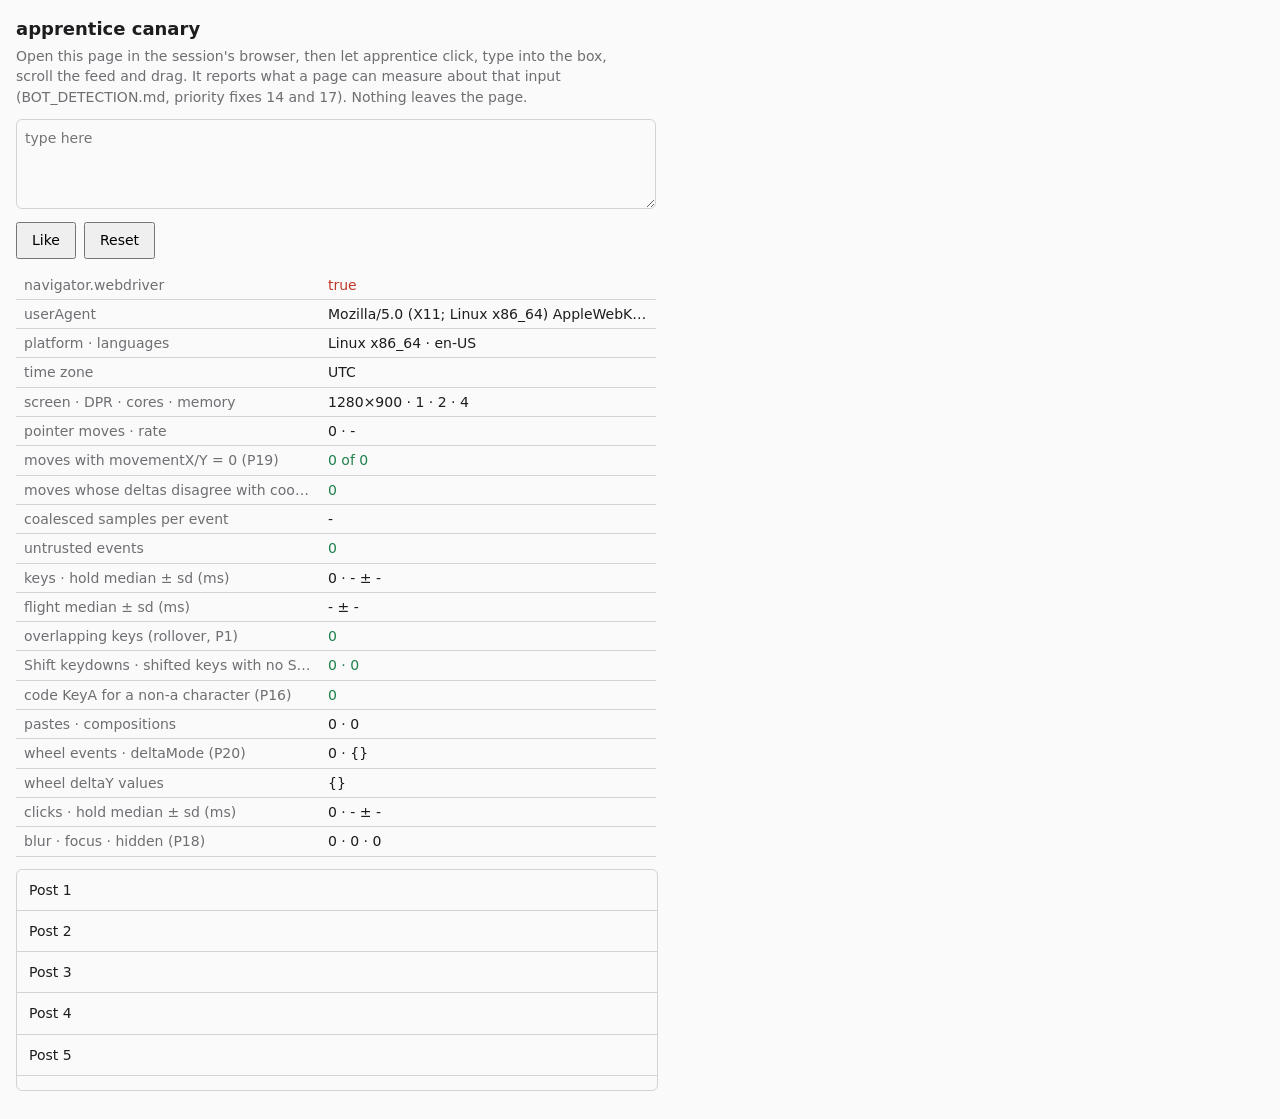
==== agent/canary.html @ b4513c06 "Bot-detection audit fixes: a person's input and a person's day Input: the hand (speed, bend side, ke" ====
<!doctype html>
<html lang="en">
<head>
<meta charset="utf-8">
<meta name="viewport" content="width=device-width, initial-scale=1">
<title>apprentice canary</title>
<style>
  :root { --bg: #fafafa; --fg: #1d1d1f; --muted: #6e6e73; --line: #d2d2d7; --bad: #c0392b; --ok: #1e824c; }
  @media (prefers-color-scheme: dark) { :root { --bg: #161617; --fg: #f5f5f7; --muted: #a1a1a6; --line: #3a3a3c; --bad: #ff6b5b; --ok: #4cd182; } }
  body { margin: 0; padding: 16px; background: var(--bg); color: var(--fg); font: 14px/1.45 -apple-system, system-ui, sans-serif; }
  h1 { font-size: 18px; margin: 0 0 4px; }
  p { color: var(--muted); margin: 0 0 12px; max-width: 70ch; }
  textarea { width: 100%; max-width: 640px; height: 90px; box-sizing: border-box; font: inherit; padding: 8px; background: transparent; color: inherit; border: 1px solid var(--line); border-radius: 6px; }
  #feed { height: 220px; overflow: auto; border: 1px solid var(--line); border-radius: 6px; margin: 12px 0; max-width: 640px; }
  #feed div { padding: 10px 12px; border-bottom: 1px solid var(--line); }
  button { font: inherit; padding: 6px 14px; margin: 8px 8px 0 0; }
  /* Fixed columns and digits, so the table keeps its size while the numbers change under the pointer. */
  table { border-collapse: collapse; margin-top: 12px; width: 100%; max-width: 640px; table-layout: fixed; }
  td { padding: 4px 8px; border-bottom: 1px solid var(--line); vertical-align: top; white-space: nowrap; overflow: hidden; text-overflow: ellipsis; font-variant-numeric: tabular-nums; }
  td:first-child { color: var(--muted); width: 45%; }
  .bad { color: var(--bad); } .ok { color: var(--ok); }
</style>
</head>
<body>
<h1>apprentice canary</h1>
<p>Open this page in the session's browser, then let apprentice click, type into the box, scroll the feed and drag. It reports what a page can measure about that input (BOT_DETECTION.md, priority fixes 14 and 17). Nothing leaves the page.</p>
<textarea id="box" placeholder="type here"></textarea>
<div><button id="like">Like</button><button id="reset">Reset</button></div>
<table id="out"></table>
<div id="feed"></div>
<script>
(function () {
  const feed = document.getElementById('feed');
  for (let i = 1; i <= 60; i++) { const d = document.createElement('div'); d.textContent = 'Post ' + i; feed.appendChild(d); }
  let s;
  function reset() {
    s = { moves: 0, zeroDelta: 0, deltaMismatch: 0, coalesced: 0, moveTimes: [], untrusted: 0,
          downs: {}, holds: [], flights: [], overlaps: 0, keys: 0, lastDown: 0, shiftDowns: 0, shiftedNoShiftKey: 0, shiftHeld: false,
          codeA: 0, wheel: 0, wheelModes: {}, wheelDeltas: {}, clicks: 0, clickHolds: [], btnDown: 0,
          blur: 0, focus: 0, hidden: 0, lastXY: null, pastes: 0, compositions: 0 };
    render();
  }
  const med = a => { if (!a.length) return '-'; const b = a.slice().sort((x, y) => x - y); return Math.round(b[b.length >> 1]); };
  const spread = a => { if (a.length < 2) return '-'; const m = a.reduce((x, y) => x + y, 0) / a.length; return Math.round(Math.sqrt(a.reduce((x, y) => x + (y - m) ** 2, 0) / a.length)); };
  function rate() {
    const t = s.moveTimes; if (t.length < 10) return '-';
    const gaps = []; for (let i = 1; i < t.length; i++) { const g = t[i] - t[i - 1]; if (g < 50) gaps.push(g); }
    return gaps.length ? Math.round(1000 / (gaps.reduce((x, y) => x + y, 0) / gaps.length)) + ' Hz' : '-';
  }
  function row(k, v, bad) { return '<tr><td>' + k + '</td><td class="' + (bad === undefined ? '' : bad ? 'bad' : 'ok') + '">' + v + '</td></tr>'; }
  function render() {
    const o = [];
    o.push(row('navigator.webdriver', String(navigator.webdriver), navigator.webdriver === true));
    o.push(row('userAgent', navigator.userAgent));
    o.push(row('platform · languages', navigator.platform + ' · ' + (navigator.languages || []).join(', ')));
    o.push(row('time zone', Intl.DateTimeFormat().resolvedOptions().timeZone));
    o.push(row('screen · DPR · cores · memory', screen.width + '×' + screen.height + ' · ' + devicePixelRatio + ' · ' + navigator.hardwareConcurrency + ' · ' + (navigator.deviceMemory || '?')));
    o.push(row('pointer moves · rate', s.moves + ' · ' + rate()));
    o.push(row('moves with movementX/Y = 0 (P19)', s.zeroDelta + ' of ' + s.moves, s.moves > 20 && s.zeroDelta / s.moves > 0.5));
    o.push(row('moves whose deltas disagree with coordinates', s.deltaMismatch, s.moves > 20 && s.deltaMismatch / s.moves > 0.3));
    o.push(row('coalesced samples per event', s.moves ? (s.coalesced / s.moves).toFixed(2) : '-'));
    o.push(row('untrusted events', s.untrusted, s.untrusted > 0));
    o.push(row('keys · hold median ± sd (ms)', s.keys + ' · ' + med(s.holds) + ' ± ' + spread(s.holds)));
    o.push(row('flight median ± sd (ms)', med(s.flights) + ' ± ' + spread(s.flights)));
    o.push(row('overlapping keys (rollover, P1)', s.overlaps, s.keys > 30 && s.overlaps === 0));
    o.push(row('Shift keydowns · shifted keys with no Shift down (P3)', s.shiftDowns + ' · ' + s.shiftedNoShiftKey, s.shiftedNoShiftKey > 0));
    o.push(row('code KeyA for a non-a character (P16)', s.codeA, s.codeA > 0));
    o.push(row('pastes · compositions', s.pastes + ' · ' + s.compositions));
    o.push(row('wheel events · deltaMode (P20)', s.wheel + ' · ' + JSON.stringify(s.wheelModes)));
    o.push(row('wheel deltaY values', JSON.stringify(s.wheelDeltas).slice(0, 120)));
    o.push(row('clicks · hold median ± sd (ms)', s.clicks + ' · ' + med(s.clickHolds) + ' ± ' + spread(s.clickHolds)));
    o.push(row('blur · focus · hidden (P18)', s.blur + ' · ' + s.focus + ' · ' + s.hidden));
    const typed = document.getElementById('box').value;
    for (let i = 0; i < typed.length; i += 60) o.push(row('typed ' + (i + 1) + '–' + Math.min(i + 60, typed.length) + ' of ' + typed.length, typed.slice(i, i + 60).replace(/ /g, '·')));
    document.getElementById('out').innerHTML = o.join('');
  }
  addEventListener('pointermove', e => {
    if (!e.isTrusted) s.untrusted++;
    s.moves++; s.moveTimes.push(e.timeStamp); if (s.moveTimes.length > 400) s.moveTimes.shift();
    if (e.movementX === 0 && e.movementY === 0) s.zeroDelta++;
    if (s.lastXY) {
      const dx = e.screenX - s.lastXY[0], dy = e.screenY - s.lastXY[1];
      if (Math.abs(dx - e.movementX) > 2 + Math.abs(dx) * 0.5 || Math.abs(dy - e.movementY) > 2 + Math.abs(dy) * 0.5) s.deltaMismatch++;
    }
    s.lastXY = [e.screenX, e.screenY];
    if (e.getCoalescedEvents) s.coalesced += e.getCoalescedEvents().length;
  }, true);
  addEventListener('keydown', e => {
    if (!e.isTrusted) s.untrusted++;
    if (e.key === 'Shift') { s.shiftDowns++; s.shiftHeld = true; return; }
    if (['Meta', 'Control', 'Alt'].includes(e.key) || e.repeat) return;
    const t = e.timeStamp;
    if (Object.keys(s.downs).length) s.overlaps++;
    if (s.lastDown) s.flights.push(t - s.lastDown);
    s.lastDown = t; s.downs[e.code] = t; s.keys++;
    if (e.shiftKey && !s.shiftHeld) s.shiftedNoShiftKey++;
    if (e.code === 'KeyA' && e.key.length === 1 && e.key.toLowerCase() !== 'a') s.codeA++;
  }, true);
  addEventListener('keyup', e => {
    if (e.key === 'Shift') { s.shiftHeld = false; return; }
    if (s.downs[e.code] !== undefined) { s.holds.push(e.timeStamp - s.downs[e.code]); delete s.downs[e.code]; }
    render();
  }, true);
  addEventListener('wheel', e => {
    s.wheel++; s.wheelModes[e.deltaMode] = (s.wheelModes[e.deltaMode] || 0) + 1;
    const k = String(Math.round(e.deltaY)); s.wheelDeltas[k] = (s.wheelDeltas[k] || 0) + 1; render();
  }, { capture: true, passive: true });
  addEventListener('pointerdown', e => { s.btnDown = e.timeStamp; }, true);
  addEventListener('pointerup', e => { if (s.btnDown) { s.clicks++; s.clickHolds.push(e.timeStamp - s.btnDown); s.btnDown = 0; render(); } }, true);
  addEventListener('paste', () => { s.pastes++; render(); }, true);
  addEventListener('compositionstart', () => { s.compositions++; }, true);
  addEventListener('blur', () => { s.blur++; render(); });
  addEventListener('focus', () => { s.focus++; render(); });
  document.addEventListener('visibilitychange', () => { if (document.hidden) s.hidden++; render(); });
  document.getElementById('reset').addEventListener('click', reset);
  setInterval(render, 1000);
  reset();
})();
</script>
</body>
</html>
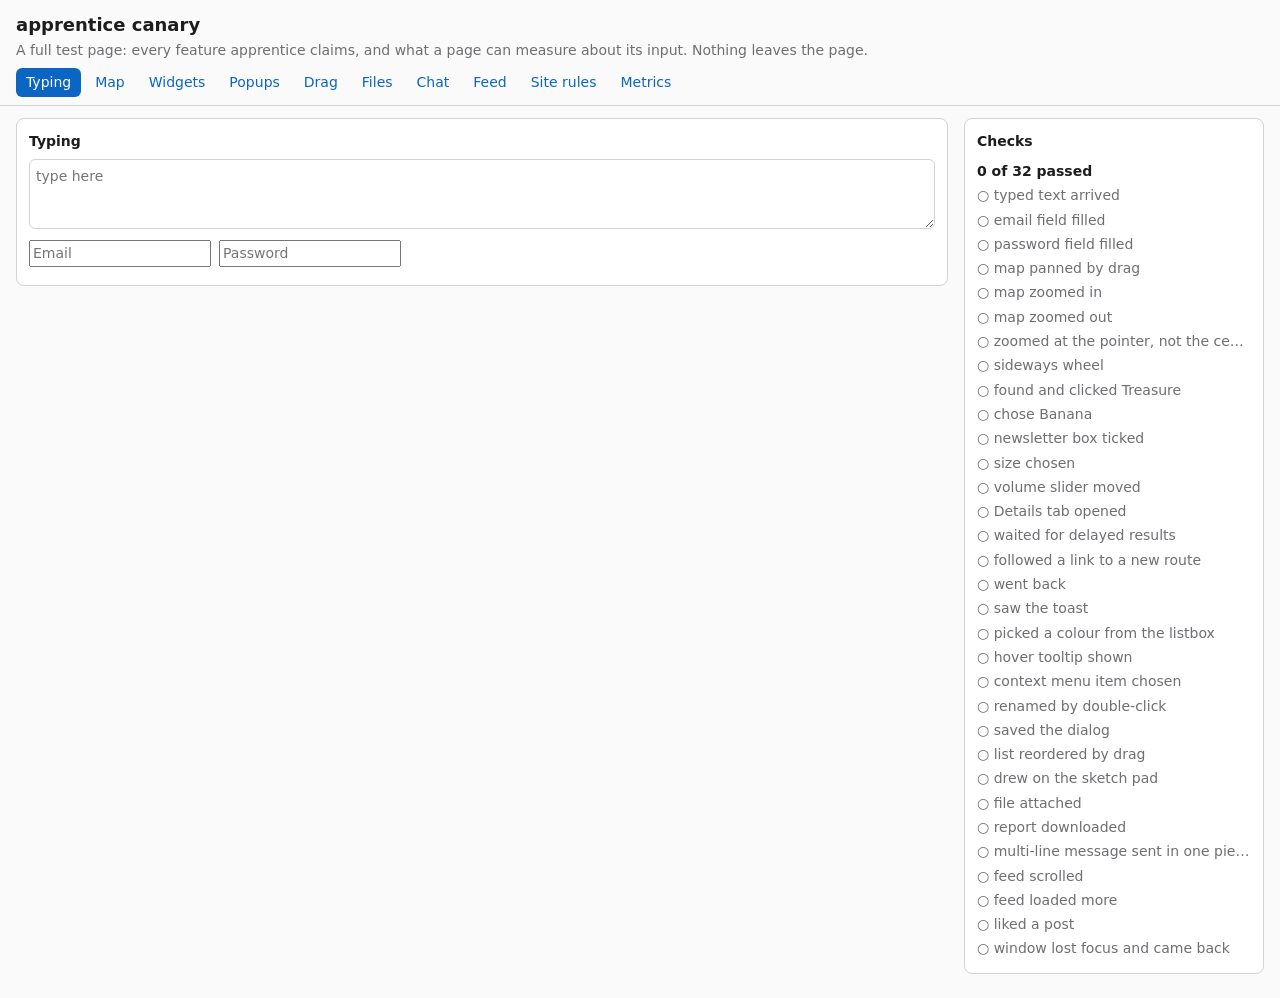
==== commit 7313b815: "Canary full-feature test, the VM fixes it found, and the playbooks it taught agent/canary.html is no" ====
--- a/agent/canary.html
+++ b/agent/canary.html
@@ -5,43 +5,397 @@
 <meta name="viewport" content="width=device-width, initial-scale=1">
 <title>apprentice canary</title>
 <style>
-  :root { --bg: #fafafa; --fg: #1d1d1f; --muted: #6e6e73; --line: #d2d2d7; --bad: #c0392b; --ok: #1e824c; }
-  @media (prefers-color-scheme: dark) { :root { --bg: #161617; --fg: #f5f5f7; --muted: #a1a1a6; --line: #3a3a3c; --bad: #ff6b5b; --ok: #4cd182; } }
-  body { margin: 0; padding: 16px; background: var(--bg); color: var(--fg); font: 14px/1.45 -apple-system, system-ui, sans-serif; }
-  h1 { font-size: 18px; margin: 0 0 4px; }
-  p { color: var(--muted); margin: 0 0 12px; max-width: 70ch; }
-  textarea { width: 100%; max-width: 640px; height: 90px; box-sizing: border-box; font: inherit; padding: 8px; background: transparent; color: inherit; border: 1px solid var(--line); border-radius: 6px; }
-  #feed { height: 220px; overflow: auto; border: 1px solid var(--line); border-radius: 6px; margin: 12px 0; max-width: 640px; }
-  #feed div { padding: 10px 12px; border-bottom: 1px solid var(--line); }
-  button { font: inherit; padding: 6px 14px; margin: 8px 8px 0 0; }
-  /* Fixed columns and digits, so the table keeps its size while the numbers change under the pointer. */
-  table { border-collapse: collapse; margin-top: 12px; width: 100%; max-width: 640px; table-layout: fixed; }
-  td { padding: 4px 8px; border-bottom: 1px solid var(--line); vertical-align: top; white-space: nowrap; overflow: hidden; text-overflow: ellipsis; font-variant-numeric: tabular-nums; }
-  td:first-child { color: var(--muted); width: 45%; }
-  .bad { color: var(--bad); } .ok { color: var(--ok); }
+  :root { --bg: #fafafa; --panel: #fff; --fg: #1d1d1f; --muted: #6e6e73; --line: #d2d2d7; --bad: #c0392b; --ok: #1e824c; --accent: #0a66c2; --warn: #fff3cd; }
+  @media (prefers-color-scheme: dark) { :root { --bg: #161617; --panel: #1f1f21; --fg: #f5f5f7; --muted: #a1a1a6; --line: #3a3a3c; --bad: #ff6b5b; --ok: #4cd182; --accent: #4ea1ff; --warn: #3d3200; } }
+  * { box-sizing: border-box; }
+  body { margin: 0; background: var(--bg); color: var(--fg); font: 14px/1.45 -apple-system, system-ui, sans-serif; }
+  header { padding: 12px 16px 0; }
+  h1 { font-size: 18px; margin: 0; }
+  header p { color: var(--muted); margin: 2px 0 8px; }
+  nav { display: flex; flex-wrap: wrap; gap: 4px; padding: 0 16px 8px; border-bottom: 1px solid var(--line); }
+  nav a { padding: 4px 10px; border-radius: 6px; color: var(--accent); text-decoration: none; }
+  nav a[aria-current="page"] { background: var(--accent); color: #fff; }
+  .wrap { display: grid; grid-template-columns: minmax(0, 1fr) 300px; gap: 16px; padding: 12px 16px; }
+  @media (max-width: 900px) { .wrap { grid-template-columns: 1fr; } }
+  section { display: none; } section.on { display: block; }
+  .card { background: var(--panel); border: 1px solid var(--line); border-radius: 8px; padding: 12px; margin-bottom: 12px; }
+  .card h2 { font-size: 14px; margin: 0 0 8px; }
+  .row { display: flex; flex-wrap: wrap; gap: 8px; align-items: center; margin: 6px 0; }
+  button, select, input, textarea { font: inherit; }
+  button { padding: 5px 12px; }
+  textarea { width: 100%; height: 70px; padding: 6px; background: transparent; color: inherit; border: 1px solid var(--line); border-radius: 6px; }
+  #checks { position: sticky; top: 8px; align-self: start; max-height: calc(100vh - 16px); overflow: auto; }
+  #checks ol { list-style: none; margin: 0; padding: 0; }
+  #checks li { padding: 2px 0; font-variant-numeric: tabular-nums; white-space: nowrap; overflow: hidden; text-overflow: ellipsis; }
+  .ok { color: var(--ok); } .bad { color: var(--bad); } .muted { color: var(--muted); }
+  /* Map */
+  #viewport { position: relative; height: 340px; overflow: hidden; border: 1px solid var(--line); border-radius: 6px; cursor: grab; touch-action: none; background: var(--panel); }
+  #world { position: absolute; left: 0; top: 0; width: 3000px; height: 2000px; transform-origin: 0 0;
+    background-image: linear-gradient(var(--line) 1px, transparent 1px), linear-gradient(90deg, var(--line) 1px, transparent 1px); background-size: 100px 100px; }
+  /* A fixed spot inside the map, not moved by panning, for a flow to drag and zoom from. */
+  #handle { position: absolute; right: 12px; bottom: 10px; padding: 4px 8px; border: 1px dashed var(--line); border-radius: 6px; background: var(--panel); color: var(--muted); font-size: 12px; }
+  .pin { position: absolute; padding: 3px 8px; border-radius: 12px; background: var(--accent); color: #fff; font-size: 12px; white-space: nowrap; }
+  /* Widgets */
+  .menu { position: absolute; z-index: 10; background: var(--panel); border: 1px solid var(--line); border-radius: 6px; box-shadow: 0 6px 20px rgba(0,0,0,.2); padding: 4px 0; min-width: 140px; }
+  .menu [role="menuitem"], .menu [role="option"] { display: block; width: 100%; text-align: left; border: 0; background: none; color: inherit; padding: 5px 12px; cursor: pointer; }
+  .menu [role="menuitem"]:hover, .menu [role="option"]:hover { background: var(--line); }
+  .tip { position: absolute; z-index: 10; background: var(--fg); color: var(--bg); padding: 4px 8px; border-radius: 4px; font-size: 12px; }
+  .hot { display: inline-block; padding: 6px 10px; border: 1px dashed var(--line); border-radius: 6px; user-select: none; }
+  dialog { border: 1px solid var(--line); border-radius: 8px; background: var(--panel); color: var(--fg); }
+  dialog::backdrop { background: rgba(0,0,0,.35); }
+  #toast { position: fixed; left: 50%; bottom: 20px; transform: translateX(-50%); background: var(--fg); color: var(--bg); padding: 8px 14px; border-radius: 6px; display: none; }
+  #sortable { list-style: none; padding: 0; margin: 0; max-width: 260px; }
+  #sortable li { padding: 6px 10px; margin: 4px 0; border: 1px solid var(--line); border-radius: 6px; background: var(--panel); cursor: grab; user-select: none; }
+  #sortable li.dragging { opacity: .5; }
+  #pad { border: 1px solid var(--line); border-radius: 6px; background: var(--panel); touch-action: none; max-width: 100%; }
+  #composer { min-height: 44px; padding: 6px; border: 1px solid var(--line); border-radius: 6px; white-space: pre-wrap; }
+  #chat div { padding: 4px 0; border-bottom: 1px solid var(--line); white-space: pre-wrap; }
+  #feedlist { height: 420px; overflow: auto; border: 1px solid var(--line); border-radius: 6px; }
+  .post { padding: 10px 12px; border-bottom: 1px solid var(--line); }
+  .banner { background: var(--warn); border: 1px solid var(--line); border-radius: 6px; padding: 10px; margin: 8px 0; }
+  table { border-collapse: collapse; width: 100%; table-layout: fixed; }
+  td { padding: 3px 6px; border-bottom: 1px solid var(--line); white-space: nowrap; overflow: hidden; text-overflow: ellipsis; font-variant-numeric: tabular-nums; }
+  td:first-child { color: var(--muted); width: 55%; }
 </style>
 </head>
 <body>
-<h1>apprentice canary</h1>
-<p>Open this page in the session's browser, then let apprentice click, type into the box, scroll the feed and drag. It reports what a page can measure about that input (BOT_DETECTION.md, priority fixes 14 and 17). Nothing leaves the page.</p>
-<textarea id="box" placeholder="type here"></textarea>
-<div><button id="like">Like</button><button id="reset">Reset</button></div>
-<table id="out"></table>
-<div id="feed"></div>
+<header>
+  <h1>apprentice canary</h1>
+  <p>A full test page: every feature apprentice claims, and what a page can measure about its input. Nothing leaves the page.</p>
+</header>
+<nav aria-label="Sections">
+  <a href="#input">Typing</a><a href="#map">Map</a><a href="#widgets">Widgets</a><a href="#popups">Popups</a>
+  <a href="#drag">Drag</a><a href="#files">Files</a><a href="#chat">Chat</a><a href="#feed">Feed</a>
+  <a href="#rules">Site rules</a><a href="#metrics">Metrics</a>
+</nav>
+<div class="wrap">
+<main>
+
+<section id="s-input">
+  <div class="card"><h2>Typing</h2>
+    <textarea id="box" aria-label="Typing box" placeholder="type here"></textarea>
+    <div class="row"><input id="email" aria-label="Email" placeholder="Email"> <input id="pw" type="password" aria-label="Password" placeholder="Password"></div>
+    <table id="typed"></table>
+  </div>
+</section>
+
+<section id="s-map">
+  <div class="card"><h2>Map: drag to pan, wheel to zoom at the pointer, sideways wheel pans</h2>
+    <div class="row"><button id="zin">Zoom in</button><button id="zout">Zoom out</button><span id="mapstate" class="muted"></span></div>
+    <div id="viewport" aria-label="Map"><div id="world">
+      <span class="pin" style="left:300px;top:200px">Harbour</span>
+      <span class="pin" style="left:700px;top:420px">Lighthouse</span>
+      <button class="pin" id="treasure" style="left:1900px;top:1150px;border:0">Treasure</button>
+    </div><span id="handle">Drag the map from here</span></div>
+    <p class="muted">The Treasure pin starts out of view: pan to it, then click it.</p>
+  </div>
+</section>
+
+<section id="s-widgets">
+  <div class="card"><h2>Form controls</h2>
+    <div class="row"><label>Fruit <select id="fruit"><option>Apple</option><option>Banana</option><option>Cherry</option></select></label></div>
+    <div class="row"><label><input type="checkbox" id="news"> Subscribe to newsletter</label></div>
+    <div class="row" role="radiogroup" aria-label="Size"><label><input type="radio" name="size" value="S"> Small</label><label><input type="radio" name="size" value="M"> Medium</label><label><input type="radio" name="size" value="L"> Large</label></div>
+    <div class="row"><label>Volume <input type="range" id="vol" min="0" max="100" value="20"></label><span id="volv">20</span></div>
+    <div class="row" role="tablist"><button role="tab" id="tab1" aria-selected="true">Overview</button><button role="tab" id="tab2" aria-selected="false">Details</button></div>
+    <div id="tabpanel" class="muted">Overview panel</div>
+  </div>
+  <div class="card"><h2>Dynamic UI</h2>
+    <div class="row"><button id="load">Load results</button><span id="loading" class="muted"></span></div>
+    <div id="results"></div>
+    <div class="row"><button id="save">Save draft</button></div>
+  </div>
+</section>
+
+<section id="s-popups">
+  <div class="card"><h2>Menus and popups</h2>
+    <div class="row"><button id="colour" aria-haspopup="listbox">Choose a colour</button><span id="colourv" class="muted">none</span></div>
+    <div class="row"><span class="hot" id="hover">Hover me for help</span></div>
+    <div class="row"><span class="hot" id="ctx">Right-click me</span></div>
+    <div class="row"><span class="hot" id="dbl">Double-click to rename</span></div>
+    <div class="row"><button id="opendlg">Open dialog</button><span id="dlgv" class="muted"></span></div>
+  </div>
+  <dialog id="dlg" aria-label="Edit profile"><h2 style="font-size:15px;margin-top:0">Edit profile</h2>
+    <input id="dlgname" aria-label="Display name" placeholder="Display name">
+    <div class="row"><button id="dlgsave">Save profile</button><button id="dlgcancel">Cancel</button></div>
+  </dialog>
+</section>
+
+<section id="s-drag">
+  <div class="card"><h2>Reorder: drag an item onto another place</h2>
+    <ol id="sortable"><li>One</li><li>Two</li><li>Three</li><li>Four</li><li>Five</li></ol>
+  </div>
+  <div class="card"><h2>Sketch pad: drag across it</h2>
+    <canvas id="pad" width="560" height="200" aria-label="Sketch pad"></canvas>
+    <div class="muted" id="padv">no stroke yet</div>
+  </div>
+</section>
+
+<section id="s-files">
+  <div class="card"><h2>Upload and download</h2>
+    <div class="row"><label>Attachment <input type="file" id="file"></label><span id="filev" class="muted">no file</span></div>
+    <div class="row"><a id="dl" download="canary-report.txt" href="#">Download report</a></div>
+  </div>
+</section>
+
+<section id="s-chat">
+  <div class="card"><h2>Chat: Enter sends, Shift+Enter is a new line</h2>
+    <div id="chat"></div>
+    <div id="composer" contenteditable="true" role="textbox" aria-label="Write a message" aria-multiline="true"></div>
+  </div>
+</section>
+
+<section id="s-feed">
+  <div class="card"><h2>Feed: scroll to load more</h2>
+    <div id="feedlist" aria-label="Feed"></div>
+  </div>
+</section>
+
+<section id="s-rules">
+  <div class="card"><h2>Site rules (apprentice should stop on these)</h2>
+    <div class="row"><button id="softblock">Post too often</button><button id="human">Open the check</button><button id="clearrules">Clear</button></div>
+    <div id="rulebox"></div>
+  </div>
+</section>
+
+<section id="s-result">
+  <div class="card"><h2 id="resulttitle">Result</h2><p>A route of this single-page app: the address hash changed and most of the page was swapped.</p>
+    <a href="#widgets">Back to widgets</a></div>
+</section>
+
+<section id="s-metrics">
+  <div class="card"><h2>What the page measured</h2><table id="out"></table></div>
+</section>
+</main>
+
+<aside id="checks" class="card" aria-label="Checks"><h2>Checks</h2><ol id="checklist"></ol></aside>
+</div>
+<div id="toast" role="status"></div>
+
 <script>
 (function () {
-  const feed = document.getElementById('feed');
-  for (let i = 1; i <= 60; i++) { const d = document.createElement('div'); d.textContent = 'Post ' + i; feed.appendChild(d); }
+  const $ = id => document.getElementById(id);
+  // ---- Checks: one row per feature, ticked once it has been seen working. Kept across reloads.
+  const CHECKS = [
+    ['type', 'typed text arrived'], ['field', 'email field filled'], ['secret', 'password field filled'],
+    ['pan', 'map panned by drag'], ['zoomin', 'map zoomed in'], ['zoomout', 'map zoomed out'], ['zoomat', 'zoomed at the pointer, not the centre'],
+    ['sideways', 'sideways wheel'], ['treasure', 'found and clicked Treasure'],
+    ['select', 'chose Banana'], ['checkbox', 'newsletter box ticked'], ['radio', 'size chosen'], ['slider', 'volume slider moved'], ['tab', 'Details tab opened'],
+    ['delayed', 'waited for delayed results'], ['route', 'followed a link to a new route'], ['back', 'went back'], ['toast', 'saw the toast'],
+    ['listbox', 'picked a colour from the listbox'], ['hover', 'hover tooltip shown'], ['context', 'context menu item chosen'], ['double', 'renamed by double-click'],
+    ['dialog', 'saved the dialog'], ['reorder', 'list reordered by drag'], ['sketch', 'drew on the sketch pad'],
+    ['upload', 'file attached'], ['download', 'report downloaded'], ['chat', 'multi-line message sent in one piece'],
+    ['scroll', 'feed scrolled'], ['loadmore', 'feed loaded more'], ['like', 'liked a post'], ['blur', 'window lost focus and came back'],
+  ];
+  let done = {};
+  try { done = JSON.parse(sessionStorage.getItem('canary-checks') || '{}'); } catch (e) {}
+  function pass(key, note) {
+    if (done[key]) return;
+    done[key] = note || true;
+    try { sessionStorage.setItem('canary-checks', JSON.stringify(done)); } catch (e) {}
+    renderChecks();
+  }
+  function renderChecks() {
+    const n = CHECKS.filter(c => done[c[0]]).length;
+    $('checklist').innerHTML = '<li><b>' + n + ' of ' + CHECKS.length + ' passed</b></li>' + CHECKS.map(c =>
+      '<li class="' + (done[c[0]] ? 'ok' : 'muted') + '">' + (done[c[0]] ? '✓ ' : '○ ') + c[1] + (typeof done[c[0]] === 'string' ? ' · ' + done[c[0]] : '') + '</li>').join('');
+  }
+  function toast(text) { const t = $('toast'); t.textContent = text; t.style.display = 'block'; pass('toast'); clearTimeout(toast.t); toast.t = setTimeout(() => { t.style.display = 'none'; }, 3000); }
+
+  // ---- Routes: a single-page app; the hash picks the section.
+  let lastRoute = '', viaBack = false;
+  function route() {
+    const h = (location.hash || '#input').slice(1), name = h.split('/')[0];
+    document.querySelectorAll('section').forEach(sec => sec.classList.toggle('on', sec.id === 's-' + name));
+    document.querySelectorAll('nav a').forEach(a => { if (a.getAttribute('href') === '#' + name) a.setAttribute('aria-current', 'page'); else a.removeAttribute('aria-current'); });
+    if (name === 'result') { $('resulttitle').textContent = 'Result ' + (h.split('/')[1] || ''); pass('route'); }
+    if (lastRoute.startsWith('result') && viaBack) pass('back');
+    viaBack = false; lastRoute = h;
+    render();
+  }
+  addEventListener('popstate', () => { viaBack = true; });
+  addEventListener('hashchange', route);
+
+  // ---- Typing
+  $('box').addEventListener('input', () => { if ($('box').value.length >= 10) pass('type', $('box').value.length + ' chars'); renderTyped(); });
+  $('email').addEventListener('input', () => { if (/\S+@\S+\.\S+/.test($('email').value)) pass('field'); });
+  $('pw').addEventListener('input', () => { if ($('pw').value.length >= 6) pass('secret'); });
+  function renderTyped() {
+    const v = $('box').value, rows = [];
+    for (let i = 0; i < v.length; i += 60) rows.push('<tr><td>' + (i + 1) + '–' + Math.min(i + 60, v.length) + ' of ' + v.length + '</td><td>' + v.slice(i, i + 60).replace(/&/g, '&amp;').replace(/</g, '&lt;').replace(/ /g, '·').replace(/\n/g, '⏎') + '</td></tr>');
+    $('typed').innerHTML = rows.join('');
+  }
+
+  // ---- Map: pan, zoom at the pointer, sideways wheel
+  const vp = $('viewport'), world = $('world');
+  let mx = -40, my = -40, zoom = 1, panStart = null;
+  const strokes = [];
+  function applyMap() {
+    world.style.transform = 'translate(' + mx + 'px,' + my + 'px) scale(' + zoom + ')';
+    $('mapstate').textContent = 'offset ' + Math.round(-mx) + ',' + Math.round(-my) + ' · zoom ' + zoom.toFixed(2);
+  }
+  function zoomBy(f, cx, cy) {
+    const nz = Math.min(Math.max(zoom * f, 0.3), 4);
+    mx = cx - (cx - mx) * nz / zoom; my = cy - (cy - my) * nz / zoom;
+    if (nz > zoom) pass('zoomin', nz.toFixed(2) + '×'); else if (nz < zoom) pass('zoomout', nz.toFixed(2) + '×');
+    zoom = nz; applyMap();
+  }
+  vp.addEventListener('pointerdown', e => { if (e.target.id === 'treasure') return; panStart = { x: e.clientX, y: e.clientY, mx, my, path: [[e.clientX, e.clientY, e.timeStamp]] }; vp.setPointerCapture(e.pointerId); });
+  vp.addEventListener('pointermove', e => {
+    if (!panStart) return;
+    mx = panStart.mx + e.clientX - panStart.x; my = panStart.my + e.clientY - panStart.y; applyMap();
+    panStart.path.push([e.clientX, e.clientY, e.timeStamp]);
+  });
+  vp.addEventListener('pointerup', () => {
+    if (!panStart) return;
+    const d = Math.hypot(mx - panStart.mx, my - panStart.my);
+    if (d > 40) { pass('pan', Math.round(d) + ' px'); strokes.push(shape(panStart.path)); }
+    panStart = null;
+  });
+  vp.addEventListener('wheel', e => {
+    e.preventDefault();
+    const r = vp.getBoundingClientRect(), cx = e.clientX - r.left, cy = e.clientY - r.top;
+    if (Math.abs(e.deltaX) > Math.abs(e.deltaY)) { mx -= e.deltaX; applyMap(); pass('sideways'); return; }
+    zoomBy(e.deltaY < 0 ? 1.15 : 1 / 1.15, cx, cy);
+    if (Math.hypot(cx - r.width / 2, cy - r.height / 2) > 60) pass('zoomat', Math.round(cx) + ',' + Math.round(cy));
+  }, { passive: false });
+  $('zin').onclick = () => zoomBy(1.25, vp.clientWidth / 2, vp.clientHeight / 2);
+  $('zout').onclick = () => zoomBy(0.8, vp.clientWidth / 2, vp.clientHeight / 2);
+  $('treasure').onclick = () => pass('treasure');
+  applyMap();
+
+  // ---- Form controls and dynamic UI
+  $('fruit').onchange = () => { if ($('fruit').value === 'Banana') pass('select'); };
+  $('news').onchange = () => { if ($('news').checked) pass('checkbox'); };
+  document.querySelectorAll('input[name=size]').forEach(r => r.onchange = () => pass('radio', r.value));
+  $('vol').oninput = () => { $('volv').textContent = $('vol').value; if (Math.abs($('vol').value - 20) >= 15) pass('slider', $('vol').value); };
+  $('tab1').onclick = () => { $('tab1').setAttribute('aria-selected', 'true'); $('tab2').setAttribute('aria-selected', 'false'); $('tabpanel').textContent = 'Overview panel'; };
+  $('tab2').onclick = () => { $('tab2').setAttribute('aria-selected', 'true'); $('tab1').setAttribute('aria-selected', 'false'); $('tabpanel').textContent = 'Details panel: shipping in 3 days'; pass('tab'); };
+  $('load').onclick = () => {
+    $('loading').textContent = 'Loading…'; $('results').innerHTML = '';
+    setTimeout(() => {
+      $('loading').textContent = '';
+      $('results').innerHTML = '<p>Results ready</p><a href="#result/1">Open result 1</a> · <a href="#result/2">Open result 2</a>';
+      pass('delayed');
+    }, 1500 + Math.random() * 1500);
+  };
+  $('save').onclick = () => toast('Draft saved');
+
+  // ---- Popups
+  function closeMenus() { document.querySelectorAll('.menu,.tip').forEach(m => m.remove()); }
+  function menuAt(x, y, role, items, pick) {
+    closeMenus();
+    const m = document.createElement('div'); m.className = 'menu'; m.setAttribute('role', role === 'option' ? 'listbox' : 'menu');
+    items.forEach(t => { const b = document.createElement('button'); b.setAttribute('role', role); b.textContent = t; b.onclick = ev => { ev.stopPropagation(); closeMenus(); pick(t); }; m.appendChild(b); });
+    m.style.left = (x + scrollX) + 'px'; m.style.top = (y + scrollY) + 'px'; document.body.appendChild(m);
+  }
+  $('colour').onclick = e => { e.stopPropagation(); const r = $('colour').getBoundingClientRect(); menuAt(r.left, r.bottom + 2, 'option', ['Red', 'Teal', 'Amber', 'Violet'], t => { $('colourv').textContent = t; pass('listbox', t); }); };
+  document.addEventListener('click', closeMenus);
+  let hoverT;
+  $('hover').addEventListener('pointerenter', () => { hoverT = setTimeout(() => {
+    const r = $('hover').getBoundingClientRect(), t = document.createElement('div'); t.className = 'tip'; t.textContent = 'Help: this explains the field';
+    t.style.left = (r.left + scrollX) + 'px'; t.style.top = (r.bottom + scrollY + 4) + 'px'; document.body.appendChild(t); pass('hover'); }, 400); });
+  $('hover').addEventListener('pointerleave', () => { clearTimeout(hoverT); document.querySelectorAll('.tip').forEach(m => m.remove()); });
+  $('ctx').addEventListener('contextmenu', e => { e.preventDefault(); e.stopPropagation(); menuAt(e.clientX, e.clientY, 'menuitem', ['Copy link', 'Rename', 'Archive'], t => pass('context', t)); });
+  $('dbl').addEventListener('dblclick', () => {
+    const el = $('dbl'), input = document.createElement('input'); input.value = el.textContent; input.setAttribute('aria-label', 'New name');
+    el.replaceWith(input); input.focus(); input.select();
+    input.addEventListener('keydown', e => { if (e.key === 'Enter') { const sp = document.createElement('span'); sp.className = 'hot'; sp.textContent = input.value; input.replaceWith(sp); pass('double', input.value); } });
+  });
+  $('opendlg').onclick = () => $('dlg').showModal();
+  $('dlgsave').onclick = () => { if ($('dlgname').value.trim()) { $('dlgv').textContent = 'saved: ' + $('dlgname').value; pass('dialog'); } $('dlg').close(); };
+  $('dlgcancel').onclick = () => $('dlg').close();
+
+  // ---- Drag: reorder with the pointer, sketch pad
+  const list = $('sortable'); let dragging = null;
+  const original = [...list.children].map(li => li.textContent).join(',');
+  list.addEventListener('pointerdown', e => { if (e.target.tagName !== 'LI') return; dragging = e.target; dragging.classList.add('dragging'); list.setPointerCapture(e.pointerId); });
+  list.addEventListener('pointermove', e => {
+    if (!dragging) return;
+    const over = [...list.children].find(li => li !== dragging && e.clientY < li.getBoundingClientRect().top + li.offsetHeight / 2);
+    list.insertBefore(dragging, over || null);
+  });
+  list.addEventListener('pointerup', () => {
+    if (!dragging) return; dragging.classList.remove('dragging'); dragging = null;
+    const now = [...list.children].map(li => li.textContent).join(',');
+    if (now !== original) pass('reorder', now);
+  });
+  const pad = $('pad'), pctx = pad.getContext('2d'); let drawing = null;
+  pad.addEventListener('pointerdown', e => { drawing = [[e.offsetX, e.offsetY, e.timeStamp]]; pad.setPointerCapture(e.pointerId); });
+  pad.addEventListener('pointermove', e => {
+    if (!drawing) return;
+    const [px, py] = drawing[drawing.length - 1];
+    pctx.strokeStyle = getComputedStyle(document.body).color; pctx.lineWidth = 2; pctx.beginPath(); pctx.moveTo(px, py); pctx.lineTo(e.offsetX, e.offsetY); pctx.stroke();
+    drawing.push([e.offsetX, e.offsetY, e.timeStamp]);
+  });
+  pad.addEventListener('pointerup', () => {
+    if (!drawing) return;
+    const st = shape(drawing); drawing = null;
+    if (st.n > 5) { strokes.push(st); pass('sketch', st.n + ' pts'); $('padv').textContent = 'last stroke: ' + st.n + ' points, path/straight ' + st.ratio.toFixed(3) + ', speed variation ' + st.cv.toFixed(2); }
+  });
+  // How a stroke moved: path length over straight distance (1 is a ruler line) and speed variation.
+  function shape(p) {
+    let len = 0; const speeds = [];
+    for (let i = 1; i < p.length; i++) { const d = Math.hypot(p[i][0] - p[i - 1][0], p[i][1] - p[i - 1][1]); len += d; const dt = p[i][2] - p[i - 1][2]; if (dt > 0) speeds.push(d / dt); }
+    const straight = Math.hypot(p[p.length - 1][0] - p[0][0], p[p.length - 1][1] - p[0][1]) || 1;
+    const m = speeds.reduce((a, b) => a + b, 0) / (speeds.length || 1);
+    const sd = Math.sqrt(speeds.reduce((a, b) => a + (b - m) ** 2, 0) / (speeds.length || 1));
+    return { n: p.length, ratio: len / straight, cv: m ? sd / m : 0 };
+  }
+
+  // ---- Files
+  $('file').onchange = () => { const f = $('file').files[0]; if (f) { $('filev').textContent = f.name + ' · ' + f.size + ' bytes'; pass('upload', f.name); } };
+  // A real address from the start, so "Save link as" from the context menu saves the report too.
+  function report() { $('dl').href = 'data:text/plain;charset=utf-8,' + encodeURIComponent('apprentice canary report\n' + JSON.stringify(done, null, 1)); }
+  report();
+  $('dl').addEventListener('click', () => { report(); pass('download'); });
+  $('dl').addEventListener('contextmenu', () => { report(); pass('download'); });
+
+  // ---- Chat
+  $('composer').addEventListener('keydown', e => {
+    if (e.key === 'Enter' && !e.shiftKey) {
+      e.preventDefault();
+      const text = $('composer').innerText.replace(/\n+$/, '');
+      if (!text.trim()) return;
+      const d = document.createElement('div'); d.textContent = text; $('chat').appendChild(d); $('composer').textContent = '';
+      const lines = text.split('\n').length;
+      if (lines >= 2) pass('chat', lines + ' lines');
+    }
+  });
+
+  // ---- Feed: infinite scroll, likes in several languages
+  const feed = $('feedlist'); let posts = 0;
+  const likeWords = ['Like', 'Gefällt mir', 'いいね', "J'aime", 'Me gusta'];
+  function more(n) {
+    for (let i = 0; i < n; i++) {
+      posts++;
+      const d = document.createElement('div'); d.className = 'post'; d.dataset.n = posts;
+      d.innerHTML = '<div>Post ' + posts + ' · a short update about the weather and the garden.</div>';
+      const b = document.createElement('button'); b.textContent = likeWords[posts % likeWords.length];
+      b.onclick = () => { b.textContent = 'Liked'; b.disabled = true; pass('like', 'post ' + d.dataset.n); };
+      d.appendChild(b); feed.appendChild(d);
+    }
+  }
+  more(20);
+  feed.addEventListener('scroll', () => {
+    if (feed.scrollTop > 200) pass('scroll');
+    if (feed.scrollTop + feed.clientHeight > feed.scrollHeight - 150 && posts < 400) { more(15); pass('loadmore', posts + ' posts'); }
+  });
+
+  // ---- Site rules: the texts apprentice's soft-block and challenge checks look for
+  $('softblock').onclick = () => { $('rulebox').innerHTML = '<div class="banner" role="alert">You\'re doing that too much. Try again later.</div>'; };
+  $('human').onclick = () => { $('rulebox').innerHTML = '<div class="banner" role="alert">Verify you are human<br><label><input type="checkbox"> I\'m not a robot</label></div>'; };
+  $('clearrules').onclick = () => { $('rulebox').innerHTML = ''; };
+
+  // ---- Input measurements (BOT_DETECTION.md)
   let s;
   function reset() {
-    s = { moves: 0, zeroDelta: 0, deltaMismatch: 0, coalesced: 0, moveTimes: [], untrusted: 0,
-          downs: {}, holds: [], flights: [], overlaps: 0, keys: 0, lastDown: 0, shiftDowns: 0, shiftedNoShiftKey: 0, shiftHeld: false,
-          codeA: 0, wheel: 0, wheelModes: {}, wheelDeltas: {}, clicks: 0, clickHolds: [], btnDown: 0,
-          blur: 0, focus: 0, hidden: 0, lastXY: null, pastes: 0, compositions: 0 };
-    render();
+    s = { moves: 0, zeroDelta: 0, deltaMismatch: 0, coalesced: 0, moveTimes: [], untrusted: 0, downs: {}, holds: [], flights: [], overlaps: 0, keys: 0,
+          lastDown: 0, shiftDowns: 0, metaDowns: 0, shiftedNoShiftKey: 0, shiftHeld: false, codeA: 0, wheel: 0, wheelModes: {}, wheelDeltas: {},
+          clicks: 0, clickHolds: [], btnDown: 0, blur: 0, focus: 0, hidden: 0, lastXY: null, pastes: 0, compositions: 0, reactions: [] };
   }
   const med = a => { if (!a.length) return '-'; const b = a.slice().sort((x, y) => x - y); return Math.round(b[b.length >> 1]); };
-  const spread = a => { if (a.length < 2) return '-'; const m = a.reduce((x, y) => x + y, 0) / a.length; return Math.round(Math.sqrt(a.reduce((x, y) => x + (y - m) ** 2, 0) / a.length)); };
+  const sdev = a => { if (a.length < 2) return '-'; const m = a.reduce((x, y) => x + y, 0) / a.length; return Math.round(Math.sqrt(a.reduce((x, y) => x + (y - m) ** 2, 0) / a.length)); };
   function rate() {
     const t = s.moveTimes; if (t.length < 10) return '-';
     const gaps = []; for (let i = 1; i < t.length; i++) { const g = t[i] - t[i - 1]; if (g < 50) gaps.push(g); }
@@ -49,33 +403,36 @@
   }
   function row(k, v, bad) { return '<tr><td>' + k + '</td><td class="' + (bad === undefined ? '' : bad ? 'bad' : 'ok') + '">' + v + '</td></tr>'; }
   function render() {
+    if (!s || !location.hash.startsWith('#metrics')) return;
     const o = [];
     o.push(row('navigator.webdriver', String(navigator.webdriver), navigator.webdriver === true));
-    o.push(row('userAgent', navigator.userAgent));
     o.push(row('platform · languages', navigator.platform + ' · ' + (navigator.languages || []).join(', ')));
     o.push(row('time zone', Intl.DateTimeFormat().resolvedOptions().timeZone));
-    o.push(row('screen · DPR · cores · memory', screen.width + '×' + screen.height + ' · ' + devicePixelRatio + ' · ' + navigator.hardwareConcurrency + ' · ' + (navigator.deviceMemory || '?')));
+    o.push(row('screen · DPR · cores', screen.width + '×' + screen.height + ' · ' + devicePixelRatio + ' · ' + navigator.hardwareConcurrency));
     o.push(row('pointer moves · rate', s.moves + ' · ' + rate()));
     o.push(row('moves with movementX/Y = 0 (P19)', s.zeroDelta + ' of ' + s.moves, s.moves > 20 && s.zeroDelta / s.moves > 0.5));
-    o.push(row('moves whose deltas disagree with coordinates', s.deltaMismatch, s.moves > 20 && s.deltaMismatch / s.moves > 0.3));
+    o.push(row('moves whose deltas disagree', s.deltaMismatch, s.moves > 20 && s.deltaMismatch / s.moves > 0.3));
     o.push(row('coalesced samples per event', s.moves ? (s.coalesced / s.moves).toFixed(2) : '-'));
     o.push(row('untrusted events', s.untrusted, s.untrusted > 0));
-    o.push(row('keys · hold median ± sd (ms)', s.keys + ' · ' + med(s.holds) + ' ± ' + spread(s.holds)));
-    o.push(row('flight median ± sd (ms)', med(s.flights) + ' ± ' + spread(s.flights)));
-    o.push(row('overlapping keys (rollover, P1)', s.overlaps, s.keys > 30 && s.overlaps === 0));
-    o.push(row('Shift keydowns · shifted keys with no Shift down (P3)', s.shiftDowns + ' · ' + s.shiftedNoShiftKey, s.shiftedNoShiftKey > 0));
-    o.push(row('code KeyA for a non-a character (P16)', s.codeA, s.codeA > 0));
+    o.push(row('keys · hold median ± sd (ms)', s.keys + ' · ' + med(s.holds) + ' ± ' + sdev(s.holds)));
+    o.push(row('flight median ± sd (ms)', med(s.flights) + ' ± ' + sdev(s.flights)));
+    o.push(row('overlapping keys (P1)', s.overlaps, s.keys > 30 && s.overlaps === 0));
+    o.push(row('Shift · Meta keydowns · shifted with no Shift (P3)', s.shiftDowns + ' · ' + s.metaDowns + ' · ' + s.shiftedNoShiftKey, s.shiftedNoShiftKey > 0));
+    o.push(row('code KeyA for another character (P16)', s.codeA, s.codeA > 0));
     o.push(row('pastes · compositions', s.pastes + ' · ' + s.compositions));
     o.push(row('wheel events · deltaMode (P20)', s.wheel + ' · ' + JSON.stringify(s.wheelModes)));
-    o.push(row('wheel deltaY values', JSON.stringify(s.wheelDeltas).slice(0, 120)));
-    o.push(row('clicks · hold median ± sd (ms)', s.clicks + ' · ' + med(s.clickHolds) + ' ± ' + spread(s.clickHolds)));
+    o.push(row('wheel deltaY values', JSON.stringify(s.wheelDeltas).slice(0, 80)));
+    o.push(row('clicks · hold median ± sd (ms)', s.clicks + ' · ' + med(s.clickHolds) + ' ± ' + sdev(s.clickHolds)));
+    o.push(row('reaction: route shown to first move (ms)', med(s.reactions)));
+    o.push(row('drag strokes · path/straight · speed variation', strokes.length ? strokes.length + ' · ' + strokes.map(x => x.ratio.toFixed(3)).join(' ') + ' · ' + strokes.map(x => x.cv.toFixed(2)).join(' ') : '-'));
     o.push(row('blur · focus · hidden (P18)', s.blur + ' · ' + s.focus + ' · ' + s.hidden));
-    const typed = document.getElementById('box').value;
-    for (let i = 0; i < typed.length; i += 60) o.push(row('typed ' + (i + 1) + '–' + Math.min(i + 60, typed.length) + ' of ' + typed.length, typed.slice(i, i + 60).replace(/ /g, '·')));
-    document.getElementById('out').innerHTML = o.join('');
-  }
+    $('out').innerHTML = o.join('');
+  }
+  let shownAt = performance.now(), firstMoveSeen = false;
+  addEventListener('hashchange', () => { shownAt = performance.now(); firstMoveSeen = false; });
   addEventListener('pointermove', e => {
     if (!e.isTrusted) s.untrusted++;
+    if (!firstMoveSeen) { firstMoveSeen = true; const r = e.timeStamp - shownAt; if (r > 0 && r < 10000) s.reactions.push(r); }
     s.moves++; s.moveTimes.push(e.timeStamp); if (s.moveTimes.length > 400) s.moveTimes.shift();
     if (e.movementX === 0 && e.movementY === 0) s.zeroDelta++;
     if (s.lastXY) {
@@ -88,7 +445,8 @@
   addEventListener('keydown', e => {
     if (!e.isTrusted) s.untrusted++;
     if (e.key === 'Shift') { s.shiftDowns++; s.shiftHeld = true; return; }
-    if (['Meta', 'Control', 'Alt'].includes(e.key) || e.repeat) return;
+    if (e.key === 'Meta') { s.metaDowns++; return; }
+    if (['Control', 'Alt'].includes(e.key) || e.repeat) return;
     const t = e.timeStamp;
     if (Object.keys(s.downs).length) s.overlaps++;
     if (s.lastDown) s.flights.push(t - s.lastDown);
@@ -99,22 +457,22 @@
   addEventListener('keyup', e => {
     if (e.key === 'Shift') { s.shiftHeld = false; return; }
     if (s.downs[e.code] !== undefined) { s.holds.push(e.timeStamp - s.downs[e.code]); delete s.downs[e.code]; }
-    render();
   }, true);
   addEventListener('wheel', e => {
     s.wheel++; s.wheelModes[e.deltaMode] = (s.wheelModes[e.deltaMode] || 0) + 1;
-    const k = String(Math.round(e.deltaY)); s.wheelDeltas[k] = (s.wheelDeltas[k] || 0) + 1; render();
+    const k = String(Math.round(e.deltaY)); s.wheelDeltas[k] = (s.wheelDeltas[k] || 0) + 1;
   }, { capture: true, passive: true });
   addEventListener('pointerdown', e => { s.btnDown = e.timeStamp; }, true);
-  addEventListener('pointerup', e => { if (s.btnDown) { s.clicks++; s.clickHolds.push(e.timeStamp - s.btnDown); s.btnDown = 0; render(); } }, true);
-  addEventListener('paste', () => { s.pastes++; render(); }, true);
+  addEventListener('pointerup', e => { if (s.btnDown) { s.clicks++; s.clickHolds.push(e.timeStamp - s.btnDown); s.btnDown = 0; } }, true);
+  addEventListener('paste', () => { s.pastes++; }, true);
   addEventListener('compositionstart', () => { s.compositions++; }, true);
-  addEventListener('blur', () => { s.blur++; render(); });
-  addEventListener('focus', () => { s.focus++; render(); });
-  document.addEventListener('visibilitychange', () => { if (document.hidden) s.hidden++; render(); });
-  document.getElementById('reset').addEventListener('click', reset);
+  let blurred = false;
+  addEventListener('blur', () => { s.blur++; blurred = true; });
+  addEventListener('focus', () => { s.focus++; if (blurred) pass('blur'); });
+  document.addEventListener('visibilitychange', () => { if (document.hidden) s.hidden++; });
   setInterval(render, 1000);
-  reset();
+
+  reset(); renderChecks(); route();
 })();
 </script>
 </body>
